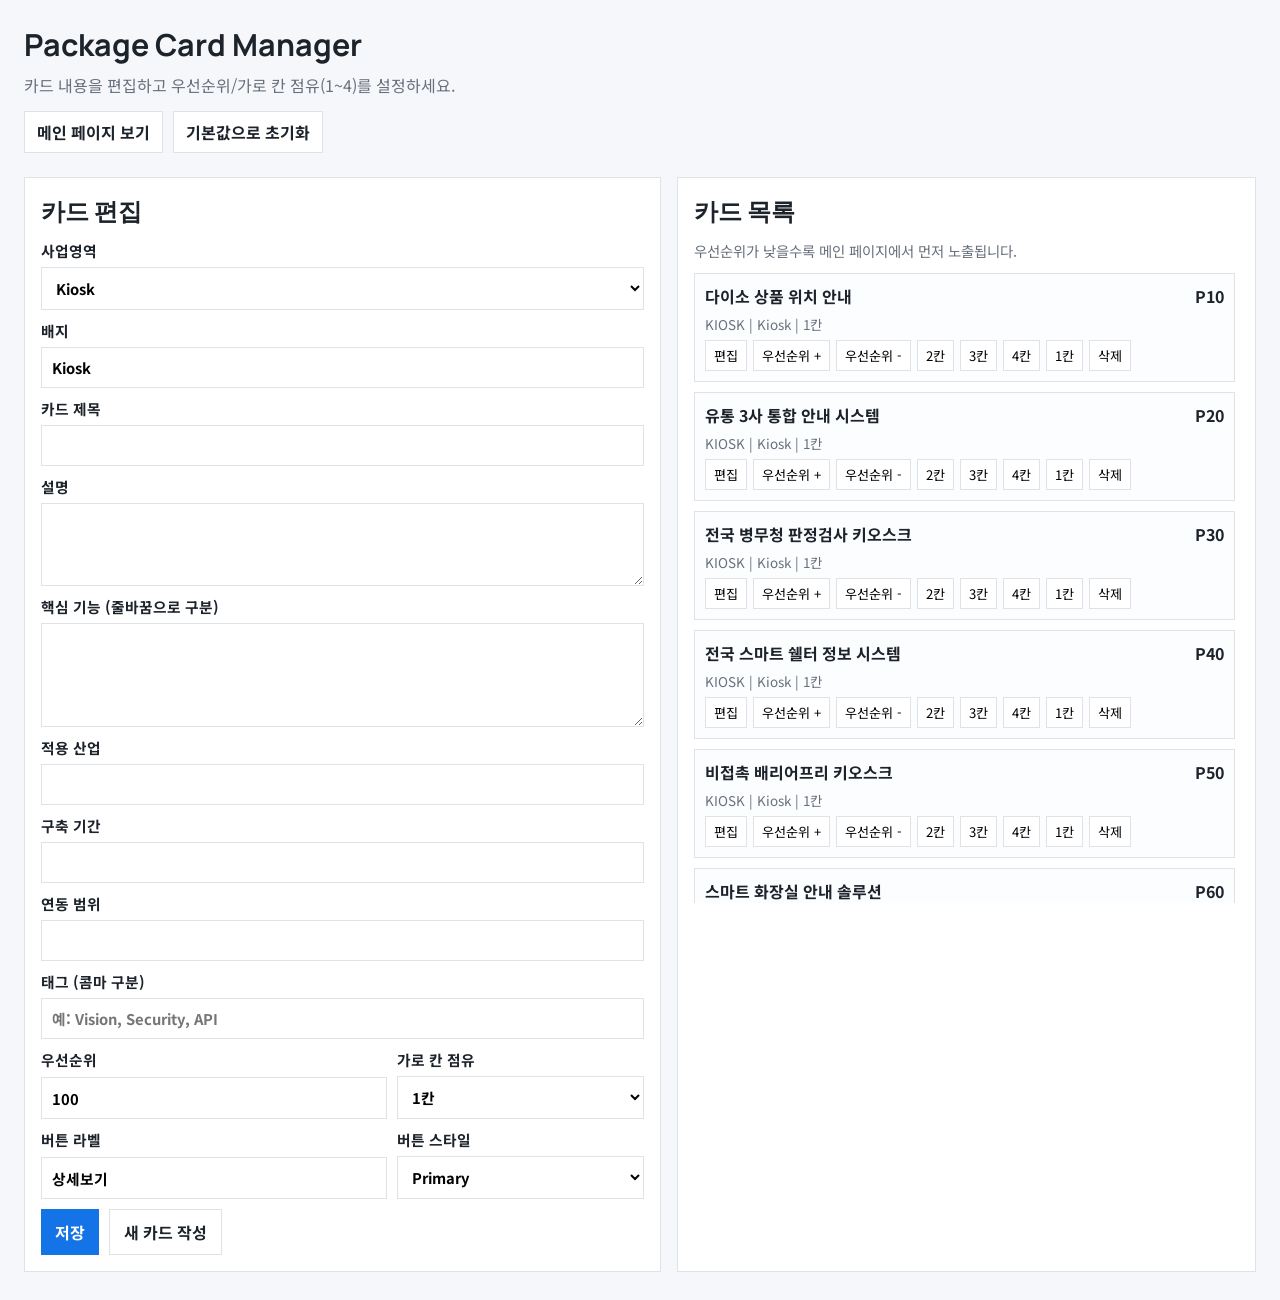
==== manager.html @ a1b06d88 "메인 페이지 구성" ====
<!doctype html>
<html lang="ko">
  <head>
    <meta charset="UTF-8" />
    <meta name="viewport" content="width=device-width, initial-scale=1.0" />
    <title>bit happen | Card Manager</title>
    <link rel="preconnect" href="https://fonts.googleapis.com" />
    <link rel="preconnect" href="https://fonts.gstatic.com" crossorigin />
    <link
      href="https://fonts.googleapis.com/css2?family=Noto+Sans+KR:wght@400;500;700;800&family=Manrope:wght@600;700;800&display=swap"
      rel="stylesheet"
    />
    <link rel="stylesheet" href="manager.css" />
  </head>
  <body>
    <header class="manager-header">
      <h1>Package Card Manager</h1>
      <p>카드 내용을 편집하고 우선순위/가로 칸 점유(1~4)를 설정하세요.</p>
      <div class="header-actions">
        <a href="index.html">메인 페이지 보기</a>
        <button type="button" id="reset-cards">기본값으로 초기화</button>
      </div>
    </header>

    <main class="layout">
      <section class="panel form-panel">
        <h2>카드 편집</h2>
        <form id="card-form">
          <input type="hidden" id="card-id" />

          <label>사업영역
            <select id="group" required>
              <option value="kiosk">Kiosk</option>
              <option value="ai">AI</option>
              <option value="airport">Airport</option>
              <option value="all">All/Enterprise</option>
            </select>
          </label>

          <label>배지
            <input id="badge" required />
          </label>

          <label>카드 제목
            <input id="title" required />
          </label>

          <label>설명
            <textarea id="copy" rows="3" required></textarea>
          </label>

          <label>핵심 기능 (줄바꿈으로 구분)
            <textarea id="features" rows="4" required></textarea>
          </label>

          <label>적용 산업
            <input id="industry" />
          </label>

          <label>구축 기간
            <input id="period" />
          </label>

          <label>연동 범위
            <input id="integration" />
          </label>

          <label>태그 (콤마 구분)
            <input id="tags" placeholder="예: Vision, Security, API" />
          </label>

          <div class="inline-row">
            <label>우선순위
              <input id="priority" type="number" min="1" step="1" required />
            </label>
            <label>가로 칸 점유
              <select id="span" required>
                <option value="1">1칸</option>
                <option value="2">2칸</option>
                <option value="3">3칸</option>
                <option value="4">4칸</option>
              </select>
            </label>
          </div>

          <div class="inline-row">
            <label>버튼 라벨
              <input id="cta-label" value="상담 요청" />
            </label>
            <label>버튼 스타일
              <select id="cta-style">
                <option value="primary">Primary</option>
                <option value="ghost">Ghost</option>
              </select>
            </label>
          </div>

          <div class="form-actions">
            <button type="submit">저장</button>
            <button type="button" id="create-new">새 카드 작성</button>
          </div>
        </form>
      </section>

      <section class="panel list-panel">
        <h2>카드 목록</h2>
        <p class="hint">우선순위가 낮을수록 메인 페이지에서 먼저 노출됩니다.</p>
        <div id="card-list" class="card-list"></div>
      </section>
    </main>

    <script src="cards-data.js"></script>
    <script src="manager.js"></script>
  </body>
</html>
---- manager.css ----
:root {
  --bg: #f6f7fa;
  --surface: #fff;
  --text: #1d232b;
  --muted: #67707c;
  --line: #dfe3e8;
  --brand: #1473e6;
}

* {
  box-sizing: border-box;
}

body {
  margin: 0;
  font-family: "Noto Sans KR", sans-serif;
  background: var(--bg);
  color: var(--text);
}

.manager-header {
  max-width: 1280px;
  margin: 0 auto;
  padding: 24px 24px 12px;
}

.manager-header h1 {
  margin: 0;
  font-family: "Manrope", sans-serif;
  font-size: 1.9rem;
}

.manager-header p {
  margin: 8px 0 0;
  color: var(--muted);
}

.header-actions {
  margin-top: 14px;
  display: flex;
  gap: 10px;
}

.header-actions a,
.header-actions button {
  border: 1px solid var(--line);
  background: #fff;
  padding: 8px 12px;
  color: var(--text);
  font-weight: 700;
  cursor: pointer;
  text-decoration: none;
}

.layout {
  max-width: 1280px;
  margin: 0 auto;
  padding: 12px 24px 28px;
  display: grid;
  grid-template-columns: 1.1fr 1fr;
  gap: 16px;
}

.panel {
  background: var(--surface);
  border: 1px solid var(--line);
  padding: 16px;
}

.panel h2 {
  margin: 0 0 12px;
  font-family: "Manrope", sans-serif;
}

form {
  display: grid;
  gap: 10px;
}

label {
  display: grid;
  gap: 6px;
  font-size: 0.92rem;
  font-weight: 700;
}

input,
textarea,
select,
button {
  font: inherit;
}

input,
textarea,
select {
  border: 1px solid var(--line);
  padding: 9px 10px;
  background: #fff;
}

.inline-row {
  display: grid;
  grid-template-columns: 1fr 1fr;
  gap: 10px;
}

.form-actions {
  display: flex;
  gap: 10px;
}

.form-actions button {
  border: 0;
  background: var(--brand);
  color: #fff;
  padding: 10px 14px;
  font-weight: 700;
  cursor: pointer;
}

.form-actions button:last-child {
  background: #fff;
  color: var(--text);
  border: 1px solid var(--line);
}

.hint {
  margin: 0 0 12px;
  color: var(--muted);
  font-size: 0.9rem;
}

.card-list {
  display: grid;
  gap: 10px;
  max-height: 70vh;
  overflow: auto;
  padding-right: 4px;
}

.item {
  border: 1px solid var(--line);
  padding: 10px;
  background: #fcfdff;
}

.item-top {
  display: flex;
  justify-content: space-between;
  gap: 10px;
}

.item h3 {
  margin: 0;
  font-size: 1rem;
}

.item-meta {
  margin: 6px 0;
  color: var(--muted);
  font-size: 0.84rem;
}

.item-actions {
  display: flex;
  flex-wrap: wrap;
  gap: 6px;
}

.item-actions button {
  border: 1px solid var(--line);
  background: #fff;
  padding: 5px 8px;
  font-size: 0.82rem;
  cursor: pointer;
}

@media (max-width: 980px) {
  .layout {
    grid-template-columns: 1fr;
  }

  .inline-row {
    grid-template-columns: 1fr;
  }
}
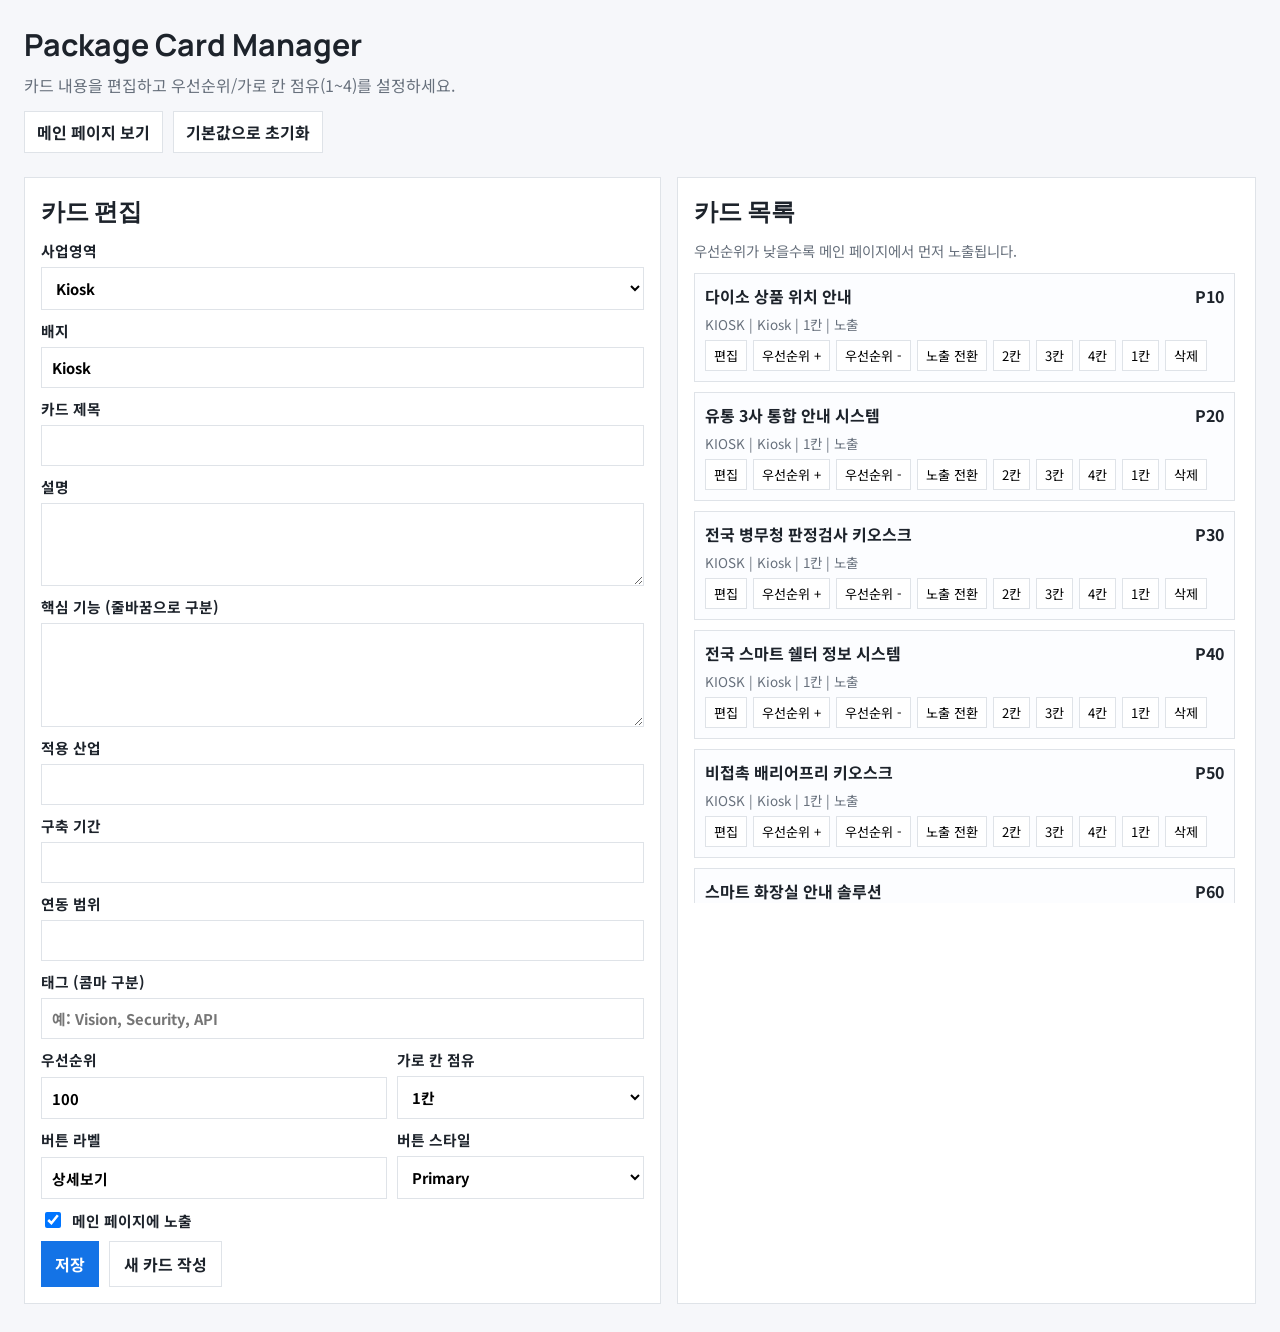
==== commit 27a008d6: "UDT 상세페이지 초안 작성" ====
--- a/manager.html
+++ b/manager.html
@@ -3,7 +3,7 @@
   <head>
     <meta charset="UTF-8" />
     <meta name="viewport" content="width=device-width, initial-scale=1.0" />
-    <title>bit happen | Card Manager</title>
+    <title>BIT HAPPENS | Card Manager</title>
     <link rel="preconnect" href="https://fonts.googleapis.com" />
     <link rel="preconnect" href="https://fonts.gstatic.com" crossorigin />
     <link
@@ -95,6 +95,11 @@
             </label>
           </div>
 
+          <label class="toggle-row">
+            <input id="enabled" type="checkbox" checked />
+            메인 페이지에 노출
+          </label>
+
           <div class="form-actions">
             <button type="submit">저장</button>
             <button type="button" id="create-new">새 카드 작성</button>
--- a/manager.css
+++ b/manager.css
@@ -110,6 +110,18 @@
   gap: 10px;
 }
 
+.toggle-row {
+  display: inline-flex;
+  align-items: center;
+  gap: 8px;
+  font-weight: 700;
+}
+
+.toggle-row input {
+  width: 16px;
+  height: 16px;
+}
+
 .form-actions button {
   border: 0;
   background: var(--brand);
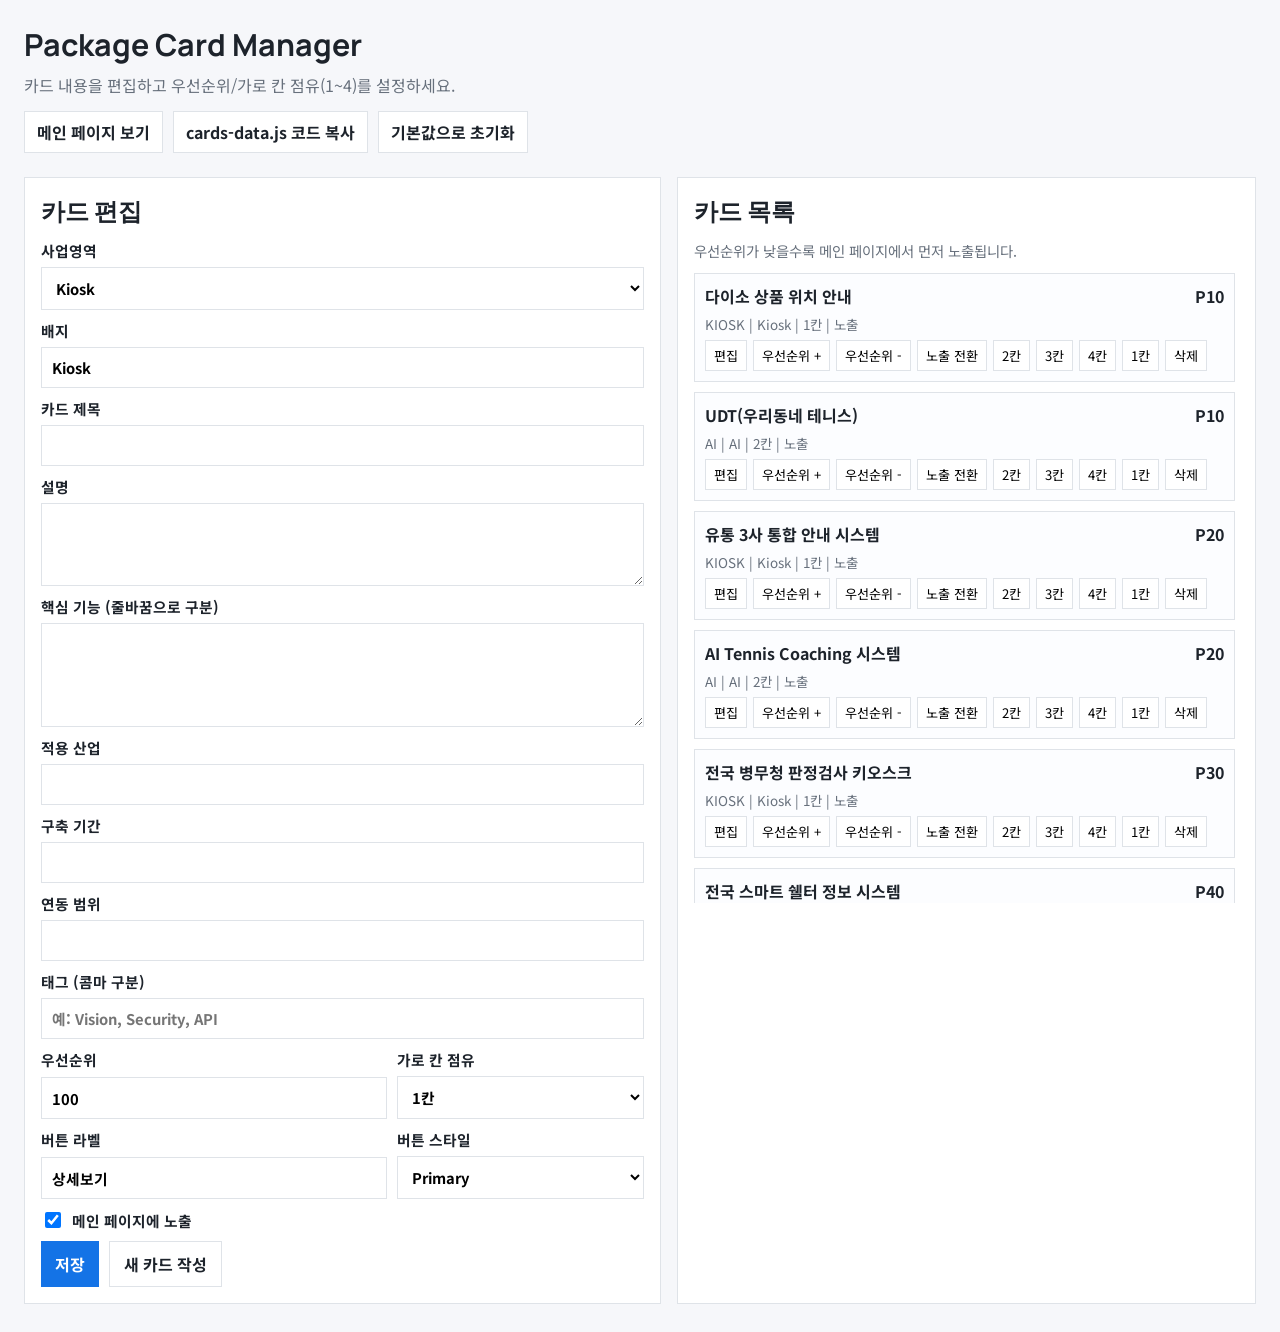
==== commit a2576091: "우선순위와 노출여부 수정하여 반영" ====
--- a/manager.html
+++ b/manager.html
@@ -18,6 +18,7 @@
       <p>카드 내용을 편집하고 우선순위/가로 칸 점유(1~4)를 설정하세요.</p>
       <div class="header-actions">
         <a href="index.html">메인 페이지 보기</a>
+        <button type="button" id="export-cards-source">cards-data.js 코드 복사</button>
         <button type="button" id="reset-cards">기본값으로 초기화</button>
       </div>
     </header>
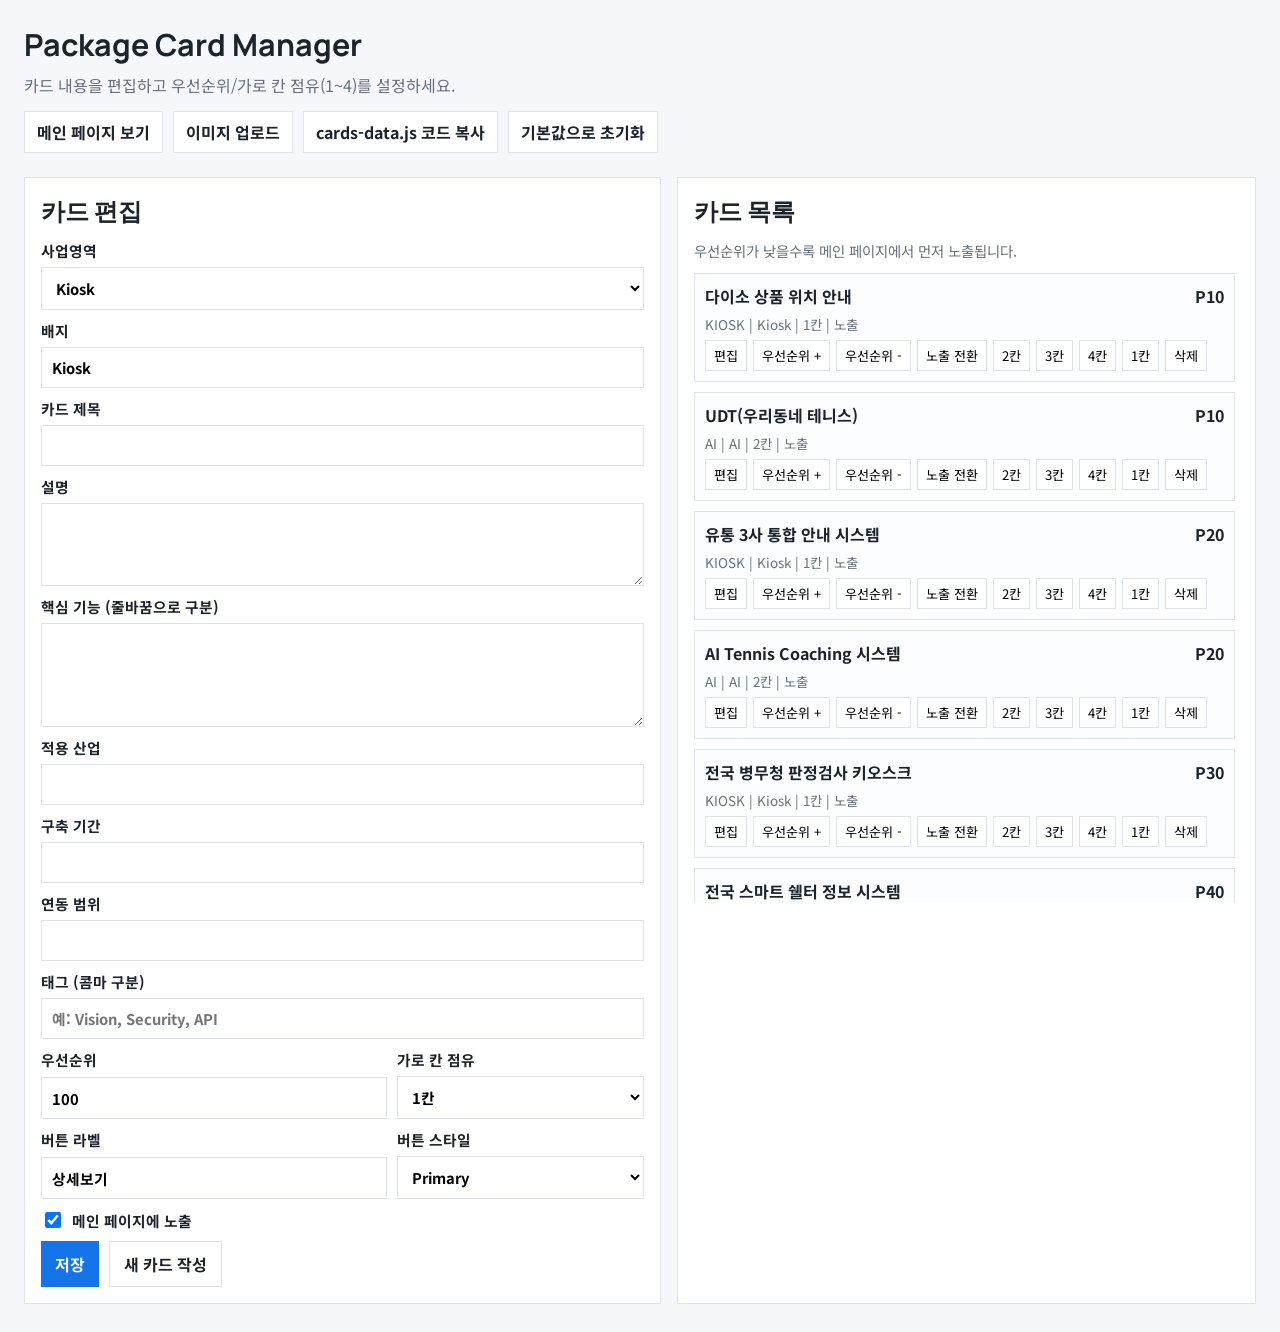
==== commit 220dfa10: "상세페이지에 이미지/동영상 표시되도록 하고, 이미지 업로드 기능도 구현함" ====
--- a/manager.html
+++ b/manager.html
@@ -18,6 +18,7 @@
       <p>카드 내용을 편집하고 우선순위/가로 칸 점유(1~4)를 설정하세요.</p>
       <div class="header-actions">
         <a href="index.html">메인 페이지 보기</a>
+        <a href="media-manager.html">이미지 업로드</a>
         <button type="button" id="export-cards-source">cards-data.js 코드 복사</button>
         <button type="button" id="reset-cards">기본값으로 초기화</button>
       </div>
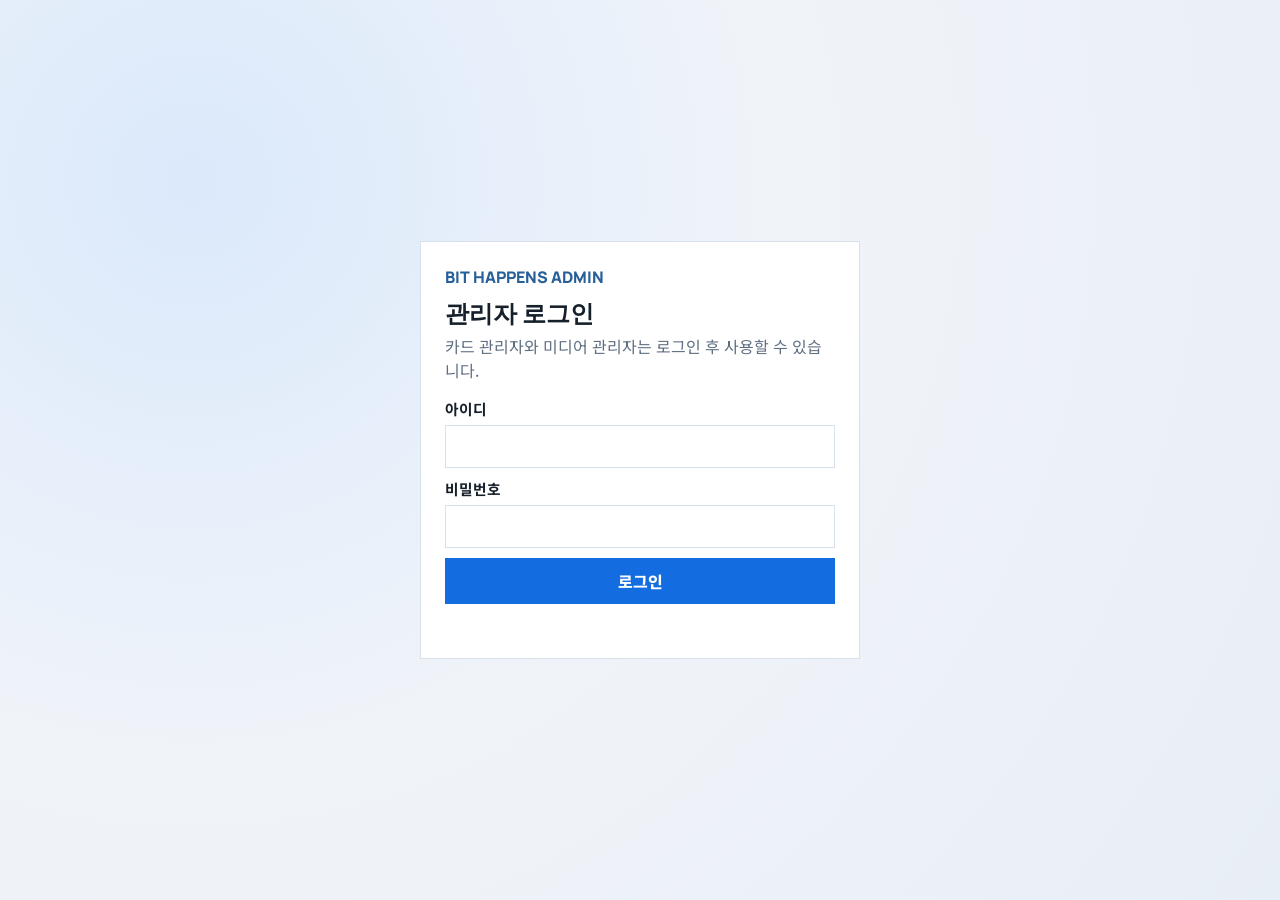
==== commit e6b5605c: "login 페이지와 admin 기능 추가" ====
--- a/manager.html
+++ b/manager.html
@@ -17,6 +17,7 @@
       <h1>Package Card Manager</h1>
       <p>카드 내용을 편집하고 우선순위/가로 칸 점유(1~4)를 설정하세요.</p>
       <div class="header-actions">
+        <a href="admin.html">관리자 콘솔</a>
         <a href="index.html">메인 페이지 보기</a>
         <a href="media-manager.html">이미지 업로드</a>
         <button type="button" id="export-cards-source">cards-data.js 코드 복사</button>
@@ -116,7 +117,9 @@
       </section>
     </main>
 
-    <script src="cards-data.js"></script>
-    <script src="manager.js"></script>
+    <script src="supabase-config.js?v=20260325"></script>
+    <script src="admin-auth.js?v=20260325"></script>
+    <script src="cards-data.js?v=20260325"></script>
+    <script src="manager.js?v=20260325"></script>
   </body>
 </html>
